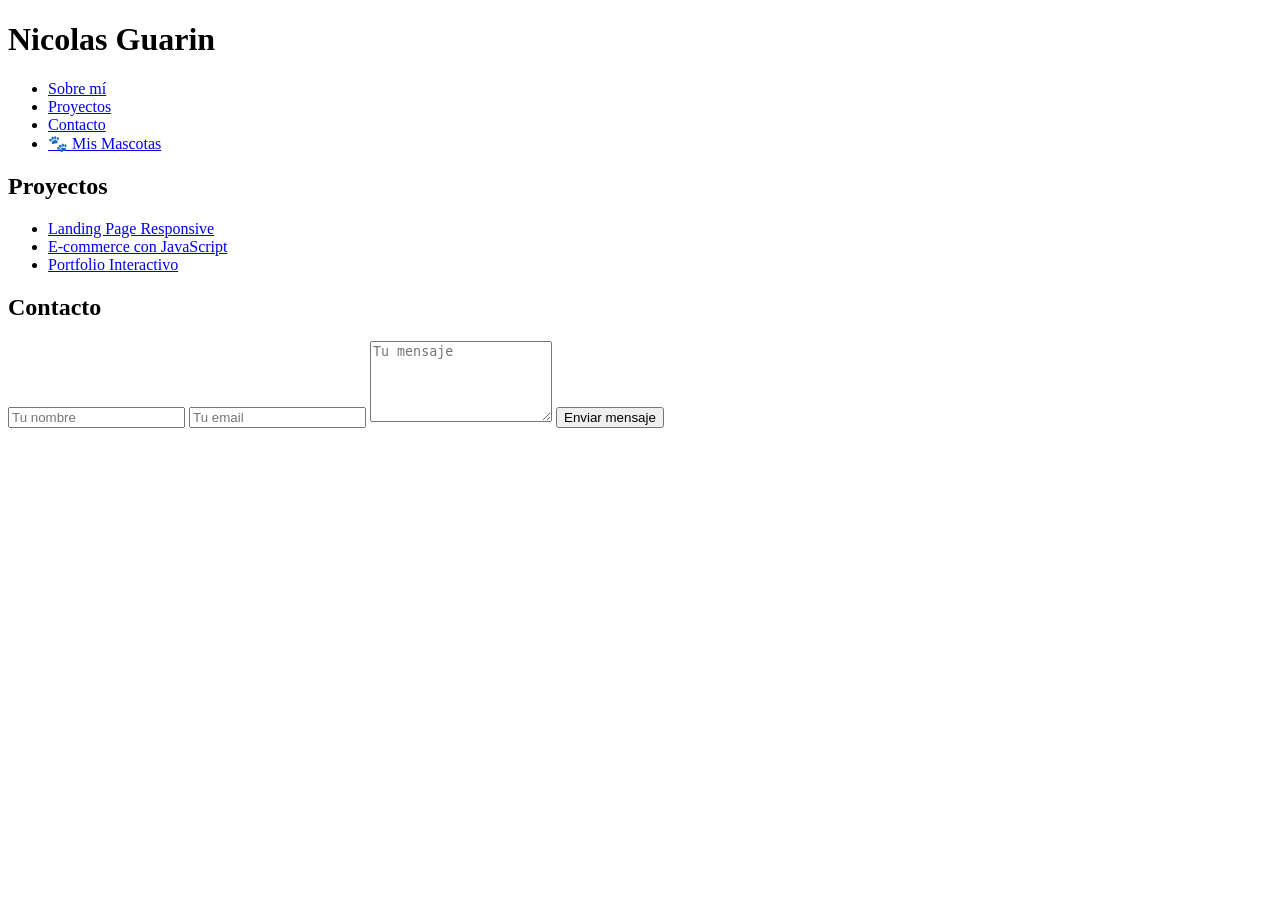
==== index.html @ f9f9c1d4 "segundo commit" ====
<!DOCTYPE html>
<html lang="en">
<head>
    <meta charset="UTF-8">
    <meta name="viewport" content="width=device-width, initial-scale=1.0">
    <link rel="stylesheet" href="styles/style.css">
    <title>Nicolas Guarin Portafolio.</title>
</head>
<body>
<header class="encabezado">
    <h1>Nicolas Guarin</h1>

    <nav>
        <ul>
                <li><a href="#sobre-mi">Sobre mí</a></li>
                <li><a href="#proyectos">Proyectos</a></li>
                <li><a href="#contacto">Contacto</a></li>
                <li><a href="mascotas.html">🐾 Mis Mascotas</a></li>
        </ul>
    </nav>

     <!-- SECCIÓN PROYECTOS -->
    <section id="proyectos">
        <h2>Proyectos</h2>
        <ul>
            <li><a href="#">Landing Page Responsive</a></li>
            <li><a href="#">E-commerce con JavaScript</a></li>
            <li><a href="#">Portfolio Interactivo</a></li>
        </ul>
    </section>

    <!-- SECCIÓN CONTACTO -->
    <section id="contacto">
        <h2>Contacto</h2>
        <form>
            <input type="text" placeholder="Tu nombre" required>
            <input type="email" placeholder="Tu email" required>
            <textarea placeholder="Tu mensaje" rows="5"></textarea>
            <button type="submit">Enviar mensaje</button>
        </form>
    </section>
</header>
</body>
</html>
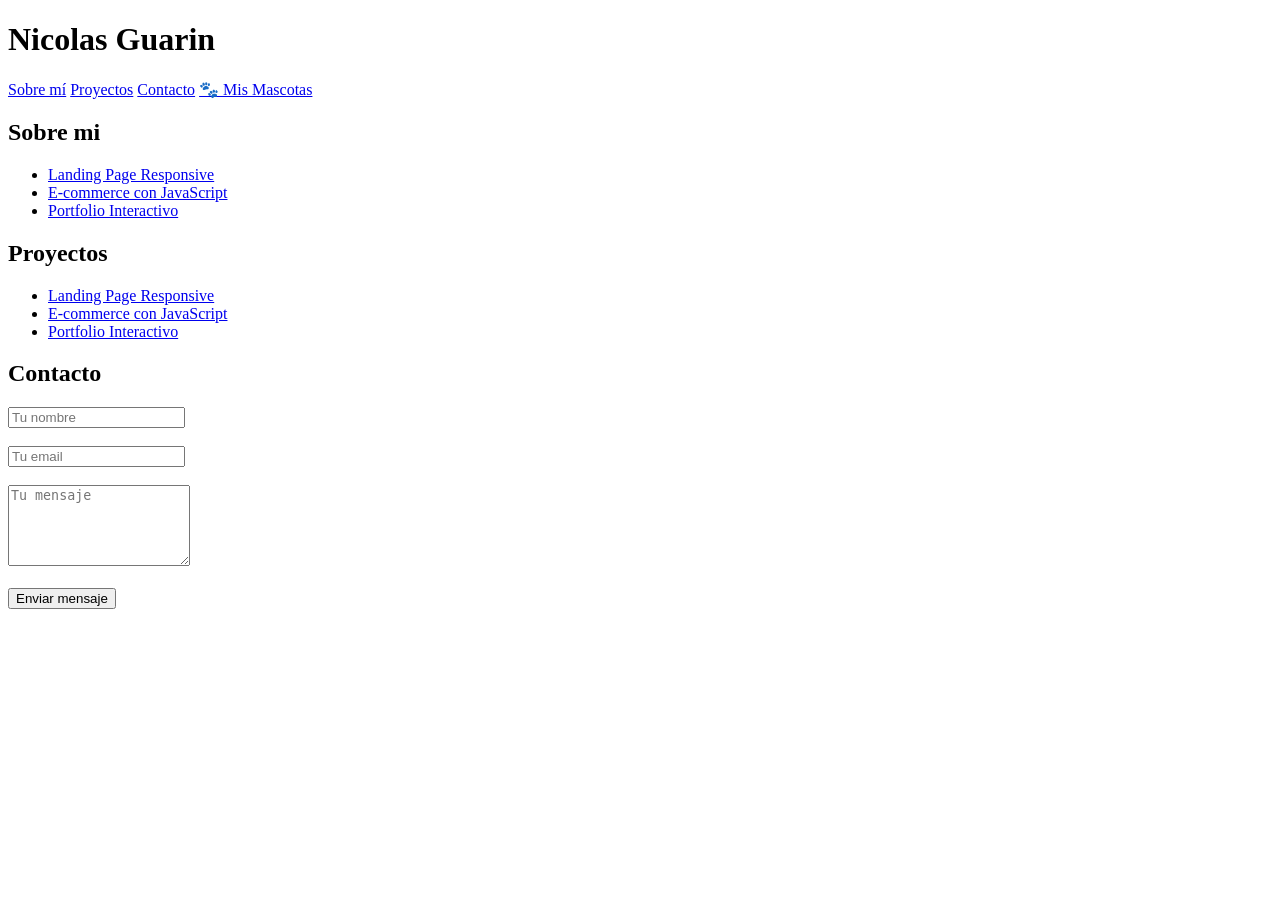
==== commit 5a51db57: "avances" ====
--- a/index.html
+++ b/index.html
@@ -8,18 +8,27 @@
 </head>
 <body>
 <header class="encabezado">
-    <h1>Nicolas Guarin</h1>
+    <h1 >Nicolas Guarin</h1>
 
-    <nav>
+    <!-- NAV PROYECTOS -->
+    <nav class="navegacion">
+        <a href="#sobre-mi">Sobre mí</a>
+        <a href="#proyectos">Proyectos</a>
+        <a href="#contacto">Contacto</a>
+        <a href="mascotas.html">🐾 Mis Mascotas</a>
+    </nav>
+</header>
+
+    <section id="sobre_mi">
+        <h2>Sobre mi</h2>
         <ul>
-                <li><a href="#sobre-mi">Sobre mí</a></li>
-                <li><a href="#proyectos">Proyectos</a></li>
-                <li><a href="#contacto">Contacto</a></li>
-                <li><a href="mascotas.html">🐾 Mis Mascotas</a></li>
+            <li><a href="#">Landing Page Responsive</a></li>
+            <li><a href="#">E-commerce con JavaScript</a></li>
+            <li><a href="#">Portfolio Interactivo</a></li>
         </ul>
-    </nav>
+    </section>
 
-     <!-- SECCIÓN PROYECTOS -->
+    <!-- SECCIÓN PROYECTOS -->
     <section id="proyectos">
         <h2>Proyectos</h2>
         <ul>
@@ -34,11 +43,17 @@
         <h2>Contacto</h2>
         <form>
             <input type="text" placeholder="Tu nombre" required>
+            <br>
+            <br>
             <input type="email" placeholder="Tu email" required>
+            <br>
+            <br>
             <textarea placeholder="Tu mensaje" rows="5"></textarea>
+            <br>
+            <br>
             <button type="submit">Enviar mensaje</button>
         </form>
     </section>
-</header>
+
 </body>
 </html>
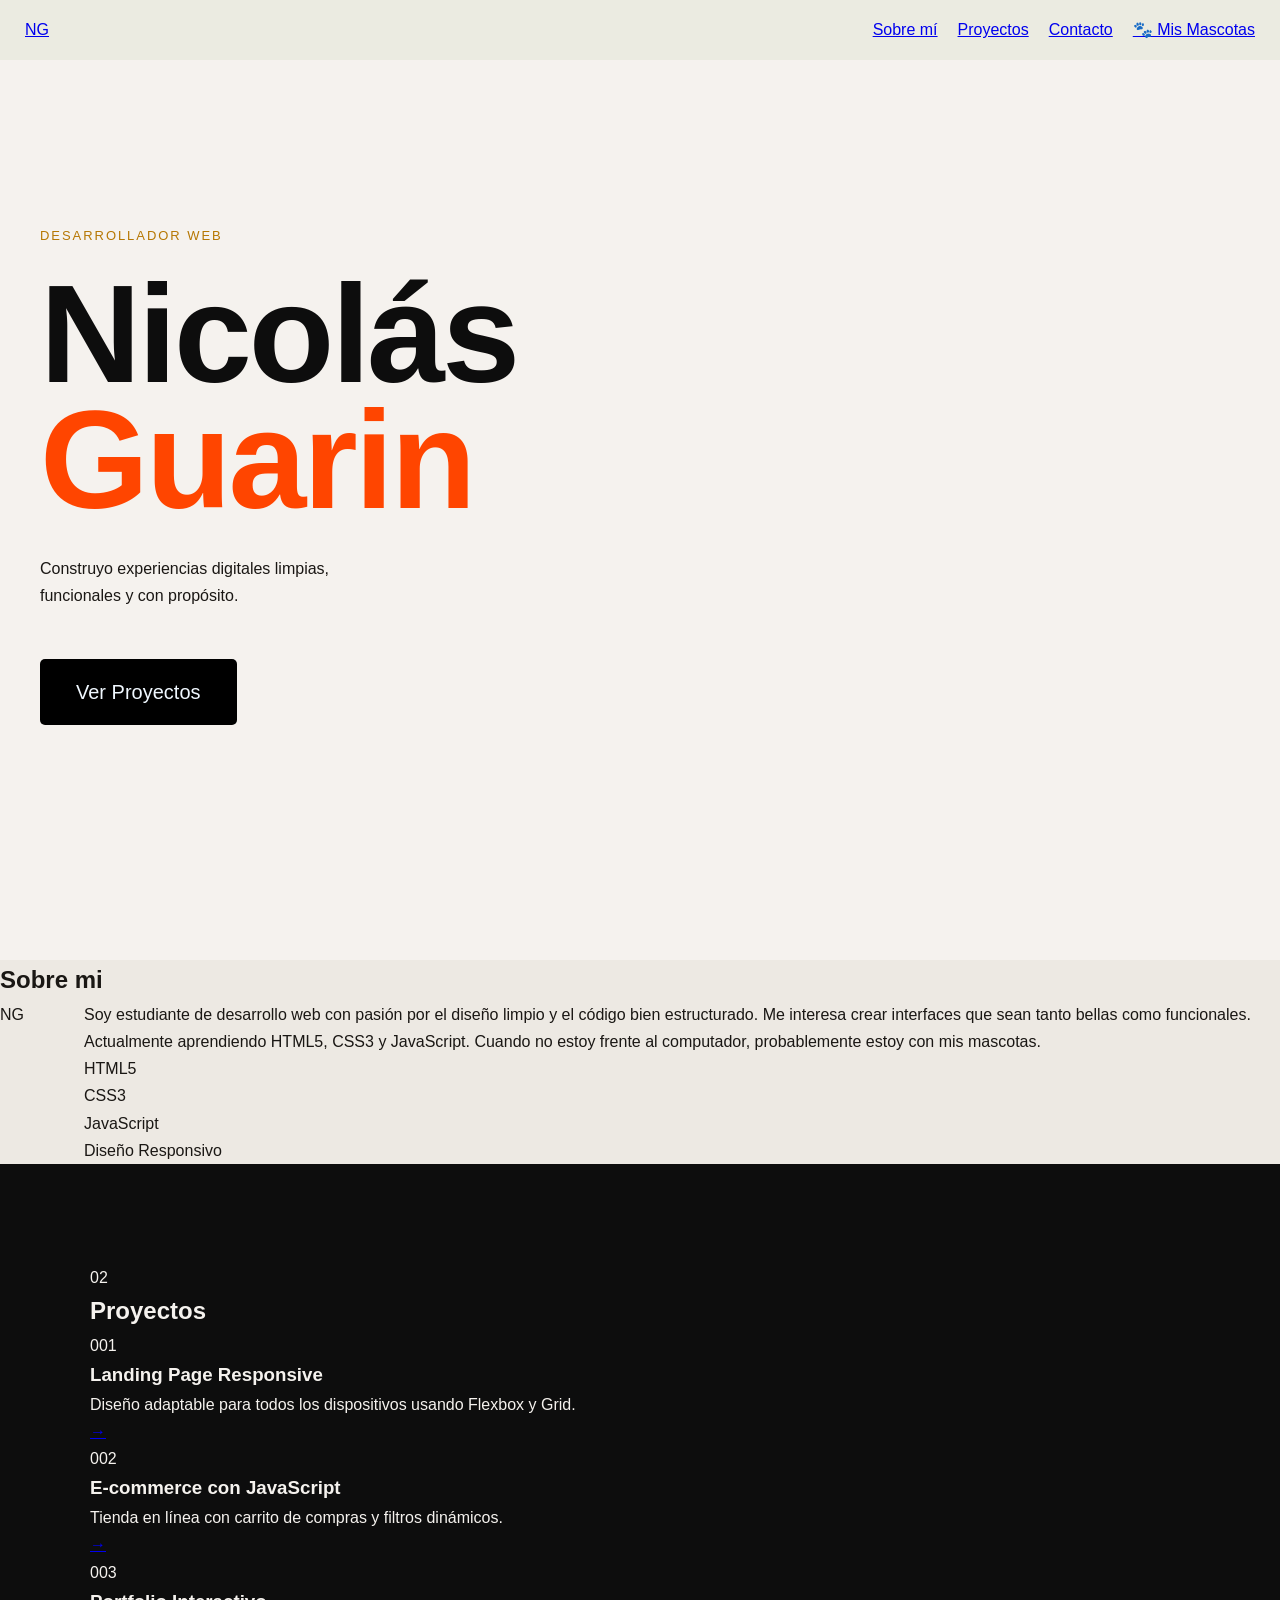
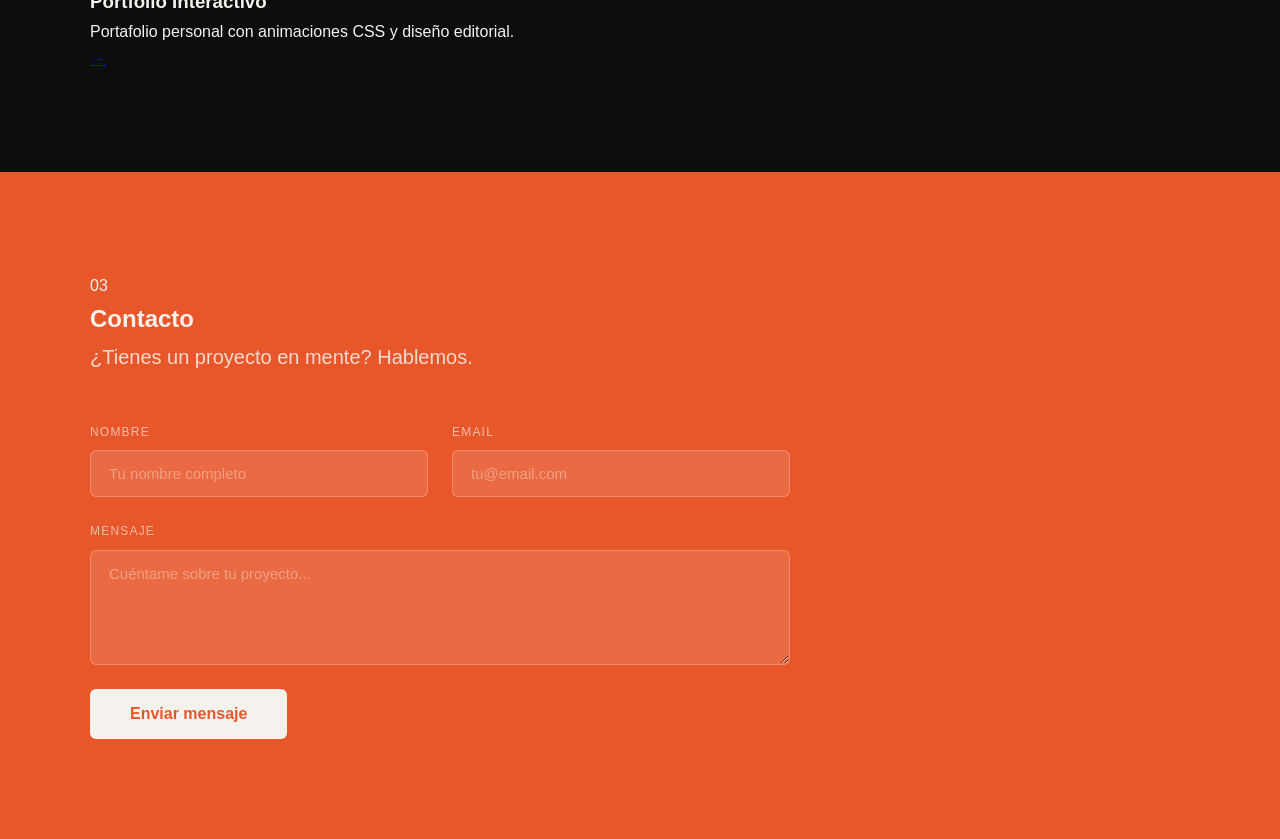
==== commit f0aaf527: "H2 - implementos Co-authored-by: Copilot <copilot@github.com>" ====
--- a/index.html
+++ b/index.html
@@ -1,59 +1,172 @@
-<!DOCTYPE html>
+<!doctype html>
 <html lang="en">
-<head>
-    <meta charset="UTF-8">
-    <meta name="viewport" content="width=device-width, initial-scale=1.0">
-    <link rel="stylesheet" href="styles/style.css">
+  <head>
+    <meta charset="UTF-8" />
+    <meta
+      name="viewport"
+      content="width=device-width, initial-scale=1.0"
+    />
+    <link
+      rel="stylesheet"
+      href="styles/style.css"
+    />
     <title>Nicolas Guarin Portafolio.</title>
-</head>
-<body>
-<header class="encabezado">
-    <h1 >Nicolas Guarin</h1>
+  </head>
 
-    <!-- NAV PROYECTOS -->
-    <nav class="navegacion">
-        <a href="#sobre-mi">Sobre mí</a>
-        <a href="#proyectos">Proyectos</a>
-        <a href="#contacto">Contacto</a>
-        <a href="mascotas.html">🐾 Mis Mascotas</a>
-    </nav>
-</header>
+  <body>
+    <header class="encabezado">
+      <!-- NAV PROYECTOS -->
+      <nav class="navegacion">
+        <div class="logo-nav"><a href="#index.html">NG</a></div>
+        <div class="nav-menu">
+          <a href="#sobre-mi">Sobre mí</a>
+          <a href="#proyectos">Proyectos</a>
+          <a href="#contacto">Contacto</a>
+          <a href="mascotas.html">🐾 Mis Mascotas</a>
+        </div>
+      </nav>
+    </header>
+
+    <section id="hero">
+      <h6 class="tlt-rol">DESARROLLADOR WEB</h6>
+      <h1 class="tlt-name">Nicolás<br /><span>Guarin</span></h1>
+      <p>
+        Construyo experiencias digitales limpias, <br />
+        funcionales y con propósito.
+      </p>
+      <div class="btn-hero">Ver Proyectos</div>
+    </section>
 
     <section id="sobre_mi">
-        <h2>Sobre mi</h2>
-        <ul>
-            <li><a href="#">Landing Page Responsive</a></li>
-            <li><a href="#">E-commerce con JavaScript</a></li>
-            <li><a href="#">Portfolio Interactivo</a></li>
-        </ul>
+      <h2 class="tlt-sobre_mi">Sobre mi</h2>
+      <div class="sobre-mi__grid">
+        <div class="mini-logo">NG</div>
+        <div class="sobre-mi-container-text">
+          <p>
+            Soy estudiante de desarrollo web con pasión por el diseño limpio y
+            el código bien estructurado. Me interesa crear interfaces que sean
+            tanto bellas como funcionales.
+          </p>
+          <p>
+            Actualmente aprendiendo HTML5, CSS3 y JavaScript. Cuando no estoy
+            frente al computador, probablemente estoy con mis mascotas.
+          </p>
+
+          <ul class="labels">
+            <li>HTML5</li>
+            <li>CSS3</li>
+            <li>JavaScript</li>
+            <li>Diseño Responsivo</li>
+          </ul>
+        </div>
+      </div>
     </section>
 
     <!-- SECCIÓN PROYECTOS -->
-    <section id="proyectos">
-        <h2>Proyectos</h2>
-        <ul>
-            <li><a href="#">Landing Page Responsive</a></li>
-            <li><a href="#">E-commerce con JavaScript</a></li>
-            <li><a href="#">Portfolio Interactivo</a></li>
+    <section
+      id="proyectos"
+      class="seccion seccion--oscura"
+    >
+      <div class="seccion__contenido">
+        <span class="seccion__numero">02</span>
+        <h2 class="seccion__titulo">Proyectos</h2>
+        <ul class="proyectos__lista">
+          <li class="proyecto__item">
+            <div class="proyecto__num">001</div>
+            <div class="proyecto__info">
+              <h3>Landing Page Responsive</h3>
+              <p>
+                Diseño adaptable para todos los dispositivos usando Flexbox y
+                Grid.
+              </p>
+            </div>
+            <a
+              href="#"
+              class="proyecto__link"
+              aria-label="Ver Landing Page Responsive"
+              >→</a
+            >
+          </li>
+          <li class="proyecto__item">
+            <div class="proyecto__num">002</div>
+            <div class="proyecto__info">
+              <h3>E-commerce con JavaScript</h3>
+              <p>Tienda en línea con carrito de compras y filtros dinámicos.</p>
+            </div>
+            <a
+              href="#"
+              class="proyecto__link"
+              aria-label="Ver E-commerce"
+              >→</a
+            >
+          </li>
+          <li class="proyecto__item">
+            <div class="proyecto__num">003</div>
+            <div class="proyecto__info">
+              <h3>Portfolio Interactivo</h3>
+              <p>Portafolio personal con animaciones CSS y diseño editorial.</p>
+            </div>
+            <a
+              href="#"
+              class="proyecto__link"
+              aria-label="Ver Portfolio"
+              >→</a
+            >
+          </li>
         </ul>
+      </div>
     </section>
 
     <!-- SECCIÓN CONTACTO -->
-    <section id="contacto">
-        <h2>Contacto</h2>
-        <form>
-            <input type="text" placeholder="Tu nombre" required>
-            <br>
-            <br>
-            <input type="email" placeholder="Tu email" required>
-            <br>
-            <br>
-            <textarea placeholder="Tu mensaje" rows="5"></textarea>
-            <br>
-            <br>
-            <button type="submit">Enviar mensaje</button>
+    <section
+      id="contacto"
+      class="seccion seccion--acento"
+    >
+      <div class="seccion__contenido">
+        <span class="seccion__numero">03</span>
+        <h2 class="seccion__titulo">Contacto</h2>
+        <p class="contacto__intro">¿Tienes un proyecto en mente? Hablemos.</p>
+        <form
+          class="formulario"
+          novalidate
+        >
+          <div class="formulario__grupo">
+            <label for="nombre">Nombre</label>
+            <input
+              type="text"
+              id="nombre"
+              name="nombre"
+              placeholder="Tu nombre completo"
+              required
+            />
+          </div>
+          <div class="formulario__grupo">
+            <label for="email">Email</label>
+            <input
+              type="email"
+              id="email"
+              name="email"
+              placeholder="tu@email.com"
+              required
+            />
+          </div>
+          <div class="formulario__grupo">
+            <label for="mensaje">Mensaje</label>
+            <textarea
+              id="mensaje"
+              name="mensaje"
+              rows="5"
+              placeholder="Cuéntame sobre tu proyecto..."
+            ></textarea>
+          </div>
+          <button
+            type="submit"
+            class="btn-enviar"
+          >
+            Enviar mensaje
+          </button>
         </form>
+      </div>
     </section>
-
-</body>
-</html>+  </body>
+</html>
--- a/styles/style.css
+++ b/styles/style.css
@@ -0,0 +1,270 @@
+*,
+*::before,
+*::after {
+  box-sizing: border-box;
+  margin: 0;
+  padding: 0;
+}
+
+:root {
+  /* Colores */
+  --negro: #0d0d0d;
+  --blanco: #f5f2ee;
+  --acento: #e8572a;
+  --acento2: #f5a623;
+  --gris-claro: #ede9e3;
+  --gris-mid: #a09990;
+  --texto: #1a1714;
+
+  /* Tipografía */
+  --fuente-titulo: "Syne", sans-serif;
+  --fuente-cuerpo: "DM Sans", sans-serif;
+
+  /* Espaciado */
+  --max-ancho: 1100px;
+  --padding-seccion: 100px 24px;
+}
+body {
+  font-family: var(--fuente-cuerpo);
+  font-size: 16px;
+  line-height: 1.7;
+  background-color: var(--blanco);
+  color: var(--texto);
+  overflow-x: hidden;
+}
+ul {
+  list-style: none;
+}
+
+.navegacion {
+  background-color: rgb(235, 235, 225);
+  height: 60px;
+  display: flex;
+  justify-content: space-between;
+  padding: 25px;
+  align-items: center;
+}
+
+.nav-menu {
+  display: flex;
+  gap: 20px;
+}
+
+#hero .tlt-rol {
+  color: rgb(182, 119, 3);
+}
+
+.tlt-name-2 {
+  color: rgb(182, 119, 3);
+}
+
+#hero {
+  min-height: 100vh;
+  padding: 10px 40px 80px;
+  display: flex;
+  flex-direction: column;
+  justify-content: center;
+  position: relative;
+  overflow: hidden;
+}
+
+.tlt-rol {
+  font-size: 13px;
+  letter-spacing: 0.15em;
+  text-transform: uppercase;
+  font-weight: 400;
+  margin-bottom: 24px;
+}
+
+.tlt-name {
+  font-family: var(--fuente-titulo);
+  font-size: clamp(72px, 12vw, 140px);
+  font-weight: 800;
+  line-height: 0.9;
+  letter-spacing: -3px;
+  color: var(--negro);
+  margin-bottom: 32px;
+}
+.tlt-name span {
+  color: orangered;
+  display: block;
+}
+
+.btn-hero {
+  display: flex;
+  margin-top: 50px;
+  padding: 16px 36px;
+  background-color: black;
+  color: aliceblue;
+  border-radius: 5px;
+  cursor: pointer;
+  font-size: 20px;
+  align-self: flex-start;
+  /*  importante para que se adapate el bgc a el btn */
+}
+
+#sobre_mi {
+  background-color: #ede9e3;
+}
+
+.sobre-mi__grid {
+  display: grid;
+  grid-template-columns: auto 1fr;
+  gap: 60px;
+  align-items: start;
+}
+
+/* .sobre-mi-container p {
+  margin-bottom: 16px;
+} */
+
+.seccion {
+  padding: var(--padding-seccion);
+}
+
+.seccion--clara {
+  background: var(--gris-claro);
+}
+
+.seccion--oscura {
+  background: var(--negro);
+  color: var(--blanco);
+}
+
+.seccion--acento {
+  background: var(--acento);
+  color: var(--blanco);
+}
+
+.seccion__contenido {
+  max-width: var(--max-ancho);
+  margin: 0 auto;
+  position: relative;
+}
+
+/* ACÁ EMPIEZA SECCION CONTACTOOO */
+.contacto__intro {
+  font-size: 20px;
+  font-weight: 300;
+  margin-bottom: 48px;
+  opacity: 0.85;
+}
+
+.formulario {
+  display: grid;
+  grid-template-columns: 1fr 1fr;
+  gap: 24px;
+  max-width: 700px;
+}
+
+.formulario__grupo {
+  display: flex;
+  flex-direction: column;
+  gap: 8px;
+}
+
+.formulario__grupo:last-of-type {
+  grid-column: 1 / -1;
+}
+
+.formulario label {
+  font-size: 12px;
+  letter-spacing: 0.1em;
+  text-transform: uppercase;
+  opacity: 0.65;
+  font-weight: 400;
+}
+
+.formulario input,
+.formulario textarea {
+  padding: 14px 18px;
+  background: rgba(255, 255, 255, 0.12);
+  border: 1px solid rgba(255, 255, 255, 0.2);
+  border-radius: 6px;
+  color: var(--blanco);
+  font-family: var(--fuente-cuerpo);
+  font-size: 15px;
+  transition:
+    border-color 0.2s,
+    background 0.2s;
+  resize: vertical;
+}
+
+.formulario input::placeholder,
+.formulario textarea::placeholder {
+  color: rgba(255, 255, 255, 0.35);
+}
+
+.formulario input:focus,
+.formulario textarea:focus {
+  outline: none;
+  border-color: rgba(255, 255, 255, 0.6);
+  background: rgba(255, 255, 255, 0.18);
+}
+
+.btn-enviar {
+  grid-column: 1 / -1;
+  padding: 16px 40px;
+  background: var(--blanco);
+  color: var(--acento);
+  border: none;
+  border-radius: 6px;
+  font-family: var(--fuente-titulo);
+  font-size: 16px;
+  font-weight: 700;
+  cursor: pointer;
+  transition:
+    background 0.2s,
+    transform 0.15s;
+  align-self: start;
+  width: fit-content;
+}
+
+.btn-enviar:hover {
+  background: var(--negro);
+  color: var(--blanco);
+  transform: translateY(-2px);
+}
+
+/* ── FOOTER ── */
+.pie {
+  padding: 40px 40px;
+  text-align: center;
+  font-size: 13px;
+  color: var(--gris-mid);
+  border-top: 1px solid var(--gris-claro);
+}
+
+.pie a {
+  color: var(--acento);
+  font-weight: 400;
+  transition: opacity 0.2s;
+}
+
+.pie a:hover {
+  opacity: 0.7;
+}
+
+/* ::::::::::::::::ACÁ EMPEIZA MASCOTAS:::::::::::::::: */
+.mascota__imagen {
+  width: 600px;
+}
+
+.galeria {
+  padding: 80px 40px 100px;
+}
+
+.galeria__contenido {
+  max-width: var(--max-ancho);
+  margin: 0 auto;
+  display: flex;
+  flex-direction: column;
+  gap: 80px;
+}
+
+.mascota__tarjeta {
+  display: grid;
+  grid-template-columns: 1fr 1fr;
+  gap: 60px;
+  align-items: center;
+}
